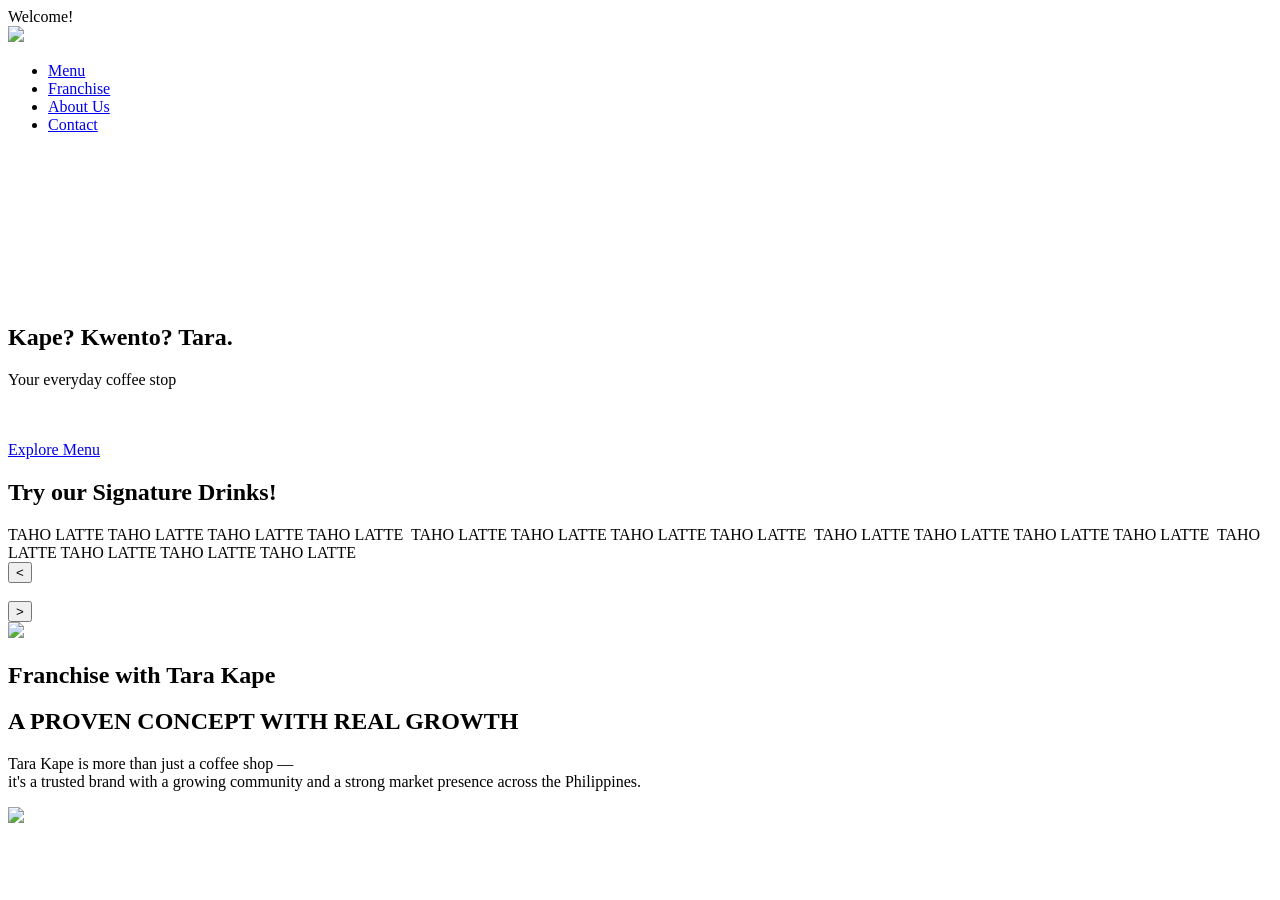
==== index.html @ 18789fe6 "Add files via upload" ====
<!DOCTYPE html>
<html lang="en">
<head>
    <meta charset="UTF-8">
    <meta name="viewport" content="width=device-width, initial-scale=1.0">
    <title>Tara Kape!</title>
    <!-- Link to your external CSS file here -->
    <link rel="stylesheet" href="css/style.css">
    <link rel="preconnect" href="https://fonts.googleapis.com">
    <link rel="preconnect" href="https://fonts.gstatic.com" crossorigin>

    <link href="https://fonts.googleapis.com/css2?family=DM+Serif+Display&display=swap" rel="stylesheet">

    <link rel="stylesheet" href="style.css">

</head>
<body>
    
    <div class="navbar" id="navbar">
        <span class="welcome-text">Welcome!</span>
        <div class="logo">
        <!-- <p class="logo">Tara Kape!</p> -->
         <img class="logo-image" src="assets/logo.png">
         </div>
        <ul>
            <li><a class="nav-links" href="#menu">Menu</a></li>
            <li><a class="nav-links" href="#franchise">Franchise</a></li>
            <li><a class="nav-links" href="#about">About Us</a></li>
            <li><a class="navlink-active" href="#contact">Contact</a></li>
        </ul>
    </div>
    
   
    

    <section class="hero">
        
    <video autoplay loop muted playsinline class="hero-video">
        <source src="assets/hero-section.mp4" type="video/mp4" />
        Your browser does not support the video tag.
    </video>
     <div class="hero-overlay"></div>
     <div class="hero-content"> 
        <h1 class="hero-heading">Kape? Kwento? Tara<span class="hero-heading-active">.</span></h1>
        <p class="hero-subheading">Your everyday coffee stop</p><br><br>
        <a href="#menu" class="btn-menu">Explore Menu</a>
    </div>
    </section>
    

    <section id="menu" class="menu">
        
        <h1 class="heading-menu">Try our Signature Drinks!</h1>
        <div class="marquee-banner">
            <div class="marquee-track">
            <span id="marquee-text" class="marquee-text">TAHO LATTE TAHO LATTE TAHO LATTE TAHO LATTE&nbsp;</span>
            <span id="marquee-text" class="marquee-text">TAHO LATTE TAHO LATTE TAHO LATTE TAHO LATTE&nbsp;</span>
            <span id="marquee-text" class="marquee-text">TAHO LATTE TAHO LATTE TAHO LATTE TAHO LATTE&nbsp;</span>
            <span id="marquee-text" class="marquee-text">TAHO LATTE TAHO LATTE TAHO LATTE TAHO LATTE&nbsp;</span>
        </div></div>
        <div class="signature-dashboard"><button class="btn-pan-lt" id="btn-pan-lt"><</button><div class="signature-drinks"><img id="product-image" src=""></div><button class="btn-pan-rt" id="btn-pan-rt">></button></div>

    </section>
    <div class="pic-design">
    <img src="assets/coffee-bean-design.png">
    </div>
    <section id="franchise" class="franchise">
    
    <div class="heading-franchise">
        <h1 class="heading-franchise-text">Franchise with&nbsp;<span class="heading-accent">Tara Kape</span></h1>
    </div>
       
        <div class="franchise-content"><h1 class="title-franchise">A PROVEN CONCEPT WITH REAL GROWTH</h1><p class="subheading-franchise">Tara Kape is more than just a coffee shop —<br>
                                                                                                            it's a trusted brand with a growing community
                                                                                                            and a strong market presence across the Philippines.</p>
        </div>
        <div class="branch-container"><img class="pic-branch"src="assets/franchise-data.png"></div>
        <!-- TODO: FRANCHISE CONTENT -->
        <!-- TODO: SHOW FRANCHISE STALL -->

    </section>



    <script src="js/script.js" defer></script>

</body>
</html>
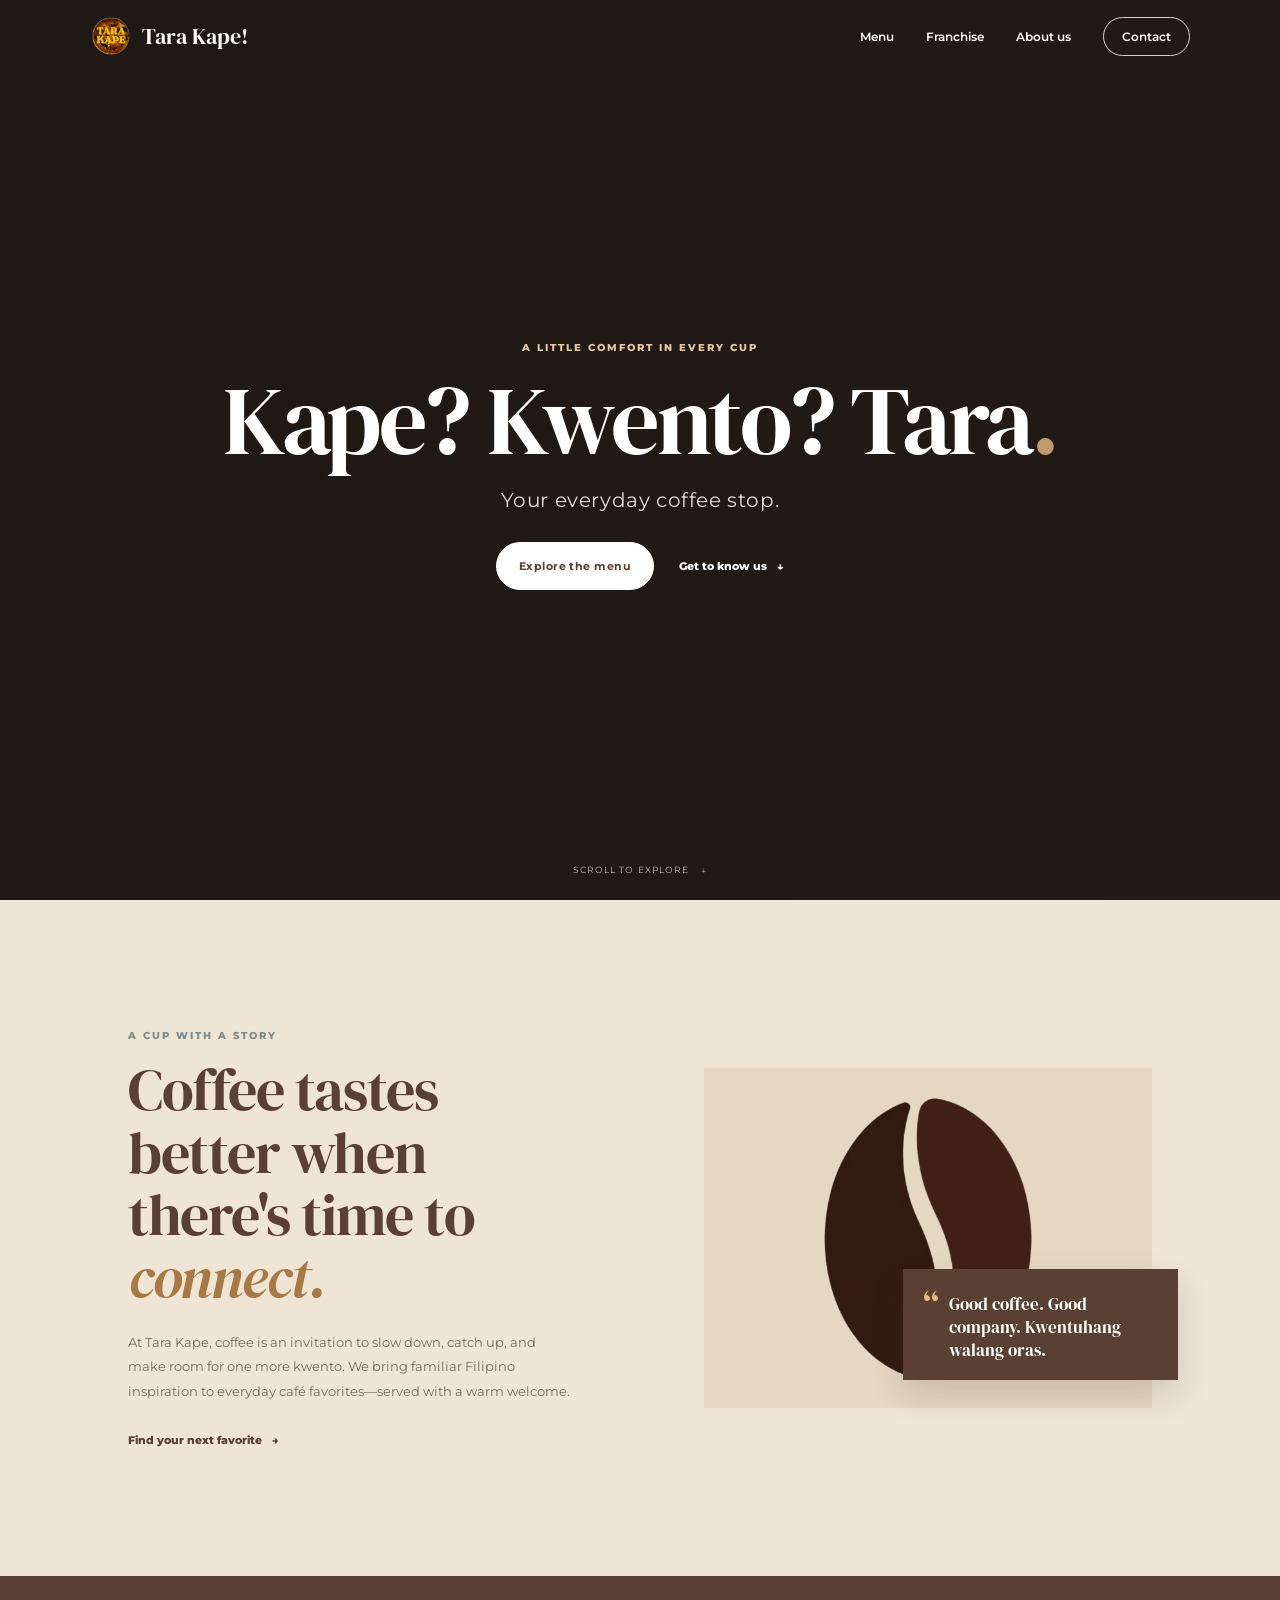
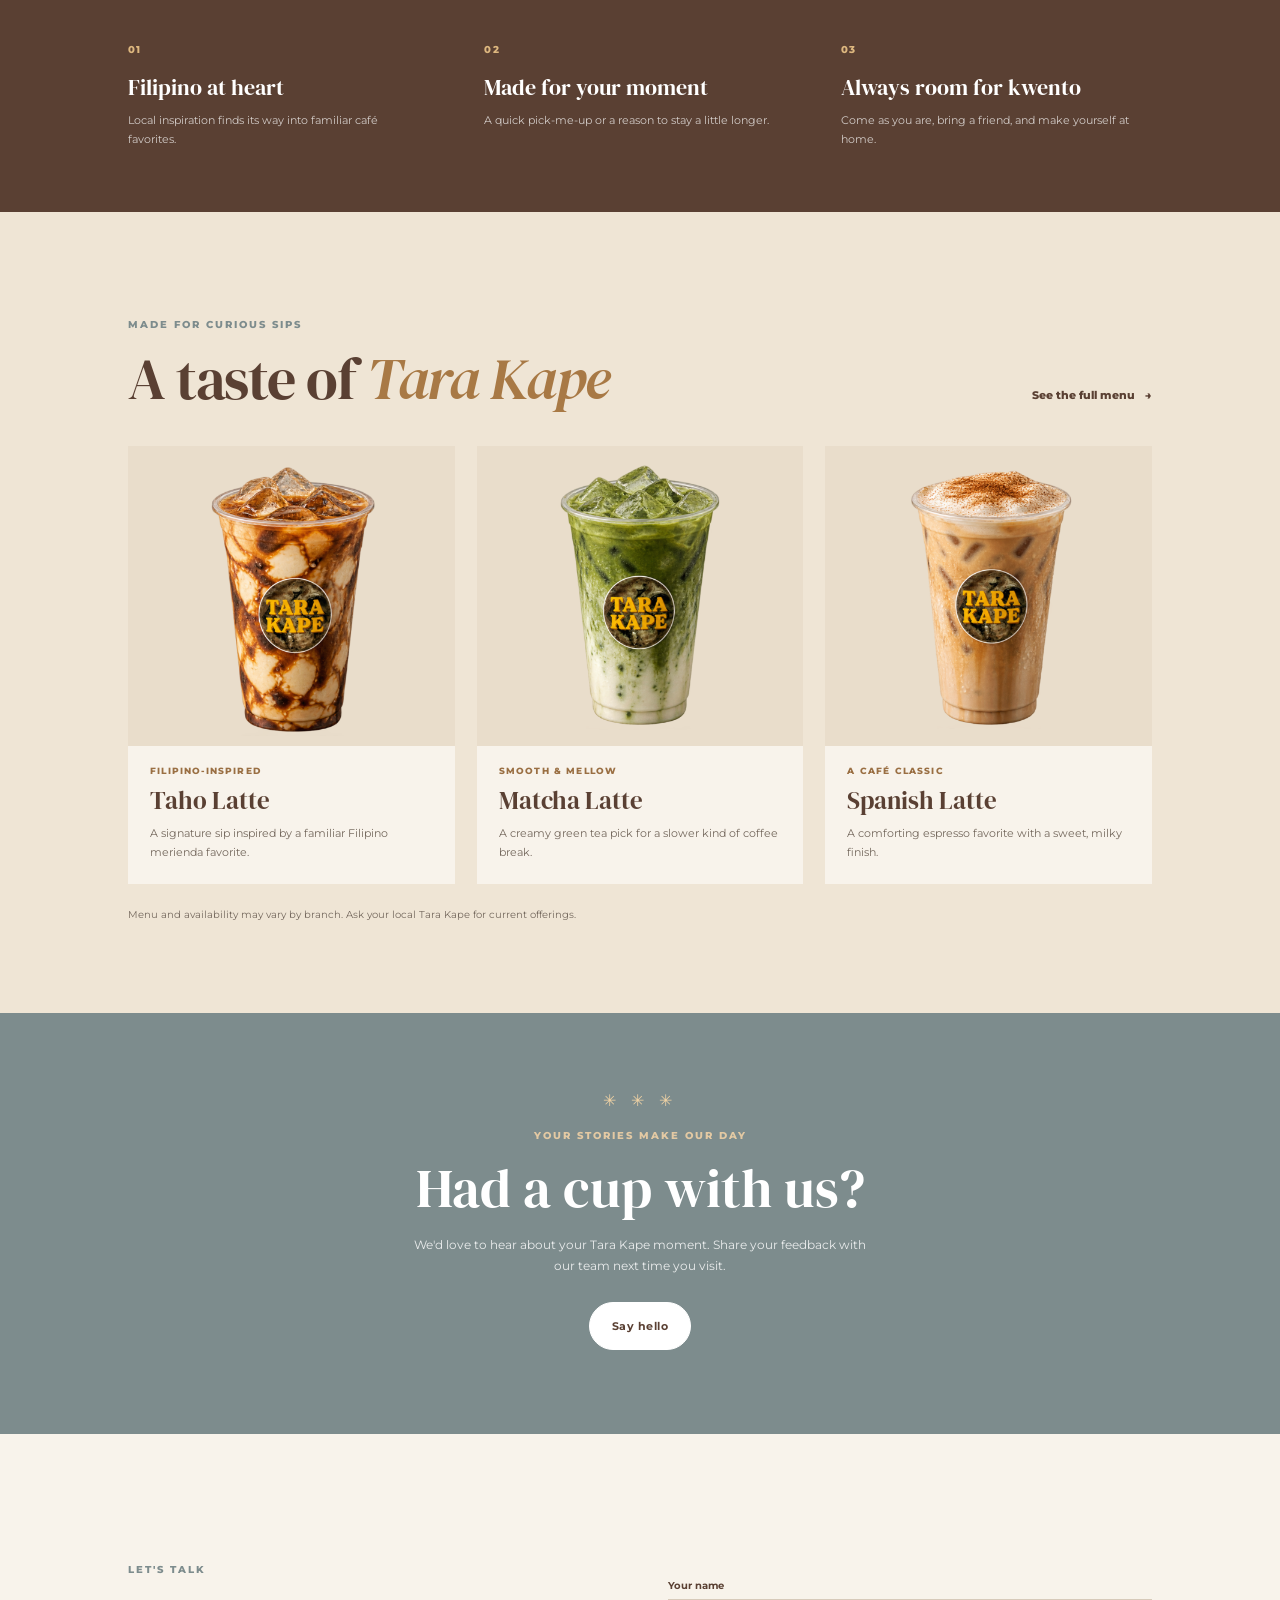
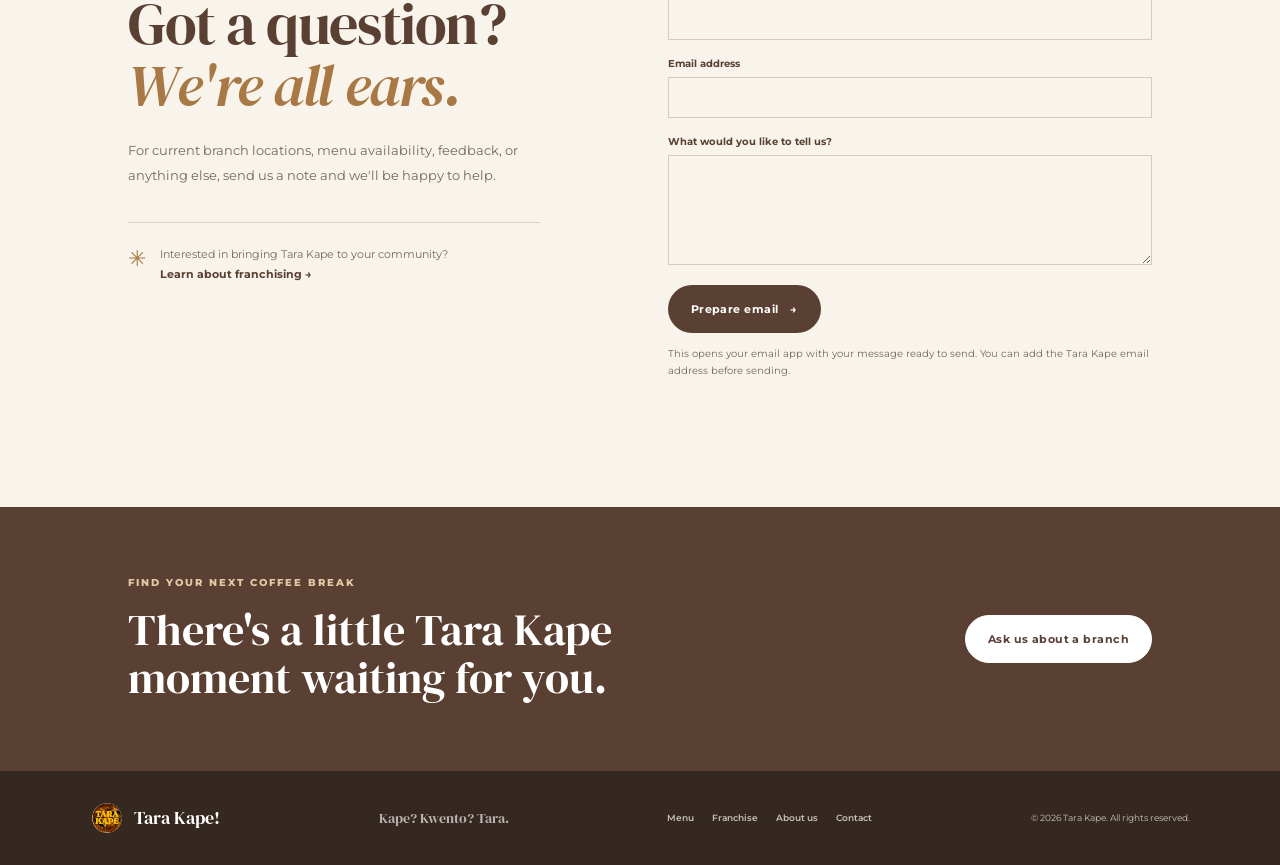
==== commit 6beacecd: "Refactor index.html with improved structure and metadata Added meta tags for theme color and descrip" ====
--- a/index.html
+++ b/index.html
@@ -3,86 +3,165 @@
 <head>
     <meta charset="UTF-8">
     <meta name="viewport" content="width=device-width, initial-scale=1.0">
-    <title>Tara Kape!</title>
-    <!-- Link to your external CSS file here -->
+    <meta name="theme-color" content="#efe5d5">
+    <meta name="description" content="Meet Tara Kape, your everyday coffee stop for Filipino-inspired drinks and warm moments.">
+    <title>Tara Kape! | Your everyday coffee stop</title>
     <link rel="stylesheet" href="css/style.css">
     <link rel="preconnect" href="https://fonts.googleapis.com">
     <link rel="preconnect" href="https://fonts.gstatic.com" crossorigin>
-
-    <link href="https://fonts.googleapis.com/css2?family=DM+Serif+Display&display=swap" rel="stylesheet">
-
-    <link rel="stylesheet" href="style.css">
-
+    <link href="https://fonts.googleapis.com/css2?family=DM+Serif+Display&family=Montserrat:wght@400;500;600;700;800&display=swap" rel="stylesheet">
 </head>
 <body>
-    
-    <div class="navbar" id="navbar">
-        <span class="welcome-text">Welcome!</span>
-        <div class="logo">
-        <!-- <p class="logo">Tara Kape!</p> -->
-         <img class="logo-image" src="assets/logo.png">
-         </div>
-        <ul>
-            <li><a class="nav-links" href="#menu">Menu</a></li>
-            <li><a class="nav-links" href="#franchise">Franchise</a></li>
-            <li><a class="nav-links" href="#about">About Us</a></li>
-            <li><a class="navlink-active" href="#contact">Contact</a></li>
-        </ul>
-    </div>
-    
-   
-    
+    <header class="site-header">
+        <a class="brand" href="index.html" aria-label="Tara Kape home">
+            <img class="logo-image" src="assets/logo.png" alt="">
+            <span>Tara Kape!</span>
+        </a>
+        <nav class="site-nav" aria-label="Main navigation">
+            <a href="menu.html">Menu</a>
+            <a href="franchise.html">Franchise</a>
+            <a href="#about">About us</a>
+            <a class="nav-cta" href="#contact">Contact</a>
+        </nav>
+    </header>
 
-    <section class="hero">
-        
-    <video autoplay loop muted playsinline class="hero-video">
-        <source src="assets/hero-section.mp4" type="video/mp4" />
-        Your browser does not support the video tag.
-    </video>
-     <div class="hero-overlay"></div>
-     <div class="hero-content"> 
-        <h1 class="hero-heading">Kape? Kwento? Tara<span class="hero-heading-active">.</span></h1>
-        <p class="hero-subheading">Your everyday coffee stop</p><br><br>
-        <a href="#menu" class="btn-menu">Explore Menu</a>
-    </div>
-    </section>
-    
+    <main>
+        <section class="hero" id="home">
+            <video autoplay loop muted playsinline class="hero-video" aria-hidden="true">
+                <source src="assets/hero-section.mp4" type="video/mp4">
+            </video>
+            <div class="hero-overlay"></div>
+            <div class="hero-content">
+                <p class="eyebrow eyebrow-light">A little comfort in every cup</p>
+                <h1 class="hero-heading">Kape? Kwento? Tara<span class="hero-heading-active">.</span></h1>
+                <p class="hero-subheading">Your everyday coffee stop.</p>
+                <div class="button-row">
+                    <a href="menu.html" class="button button-light">Explore the menu</a>
+                    <a href="#about" class="text-link text-link-light">Get to know us <span aria-hidden="true">↓</span></a>
+                </div>
+            </div>
+            <a class="scroll-cue" href="#about">Scroll to explore <span aria-hidden="true">↓</span></a>
+        </section>
 
-    <section id="menu" class="menu">
-        
-        <h1 class="heading-menu">Try our Signature Drinks!</h1>
-        <div class="marquee-banner">
-            <div class="marquee-track">
-            <span id="marquee-text" class="marquee-text">TAHO LATTE TAHO LATTE TAHO LATTE TAHO LATTE&nbsp;</span>
-            <span id="marquee-text" class="marquee-text">TAHO LATTE TAHO LATTE TAHO LATTE TAHO LATTE&nbsp;</span>
-            <span id="marquee-text" class="marquee-text">TAHO LATTE TAHO LATTE TAHO LATTE TAHO LATTE&nbsp;</span>
-            <span id="marquee-text" class="marquee-text">TAHO LATTE TAHO LATTE TAHO LATTE TAHO LATTE&nbsp;</span>
-        </div></div>
-        <div class="signature-dashboard"><button class="btn-pan-lt" id="btn-pan-lt"><</button><div class="signature-drinks"><img id="product-image" src=""></div><button class="btn-pan-rt" id="btn-pan-rt">></button></div>
+        <section class="section about-section" id="about">
+            <div class="about-copy">
+                <p class="eyebrow">A cup with a story</p>
+                <h2 class="section-title">Coffee tastes better when there's time to <em>connect.</em></h2>
+                <p class="body-copy">At Tara Kape, coffee is an invitation to slow down, catch up, and make room for one more kwento. We bring familiar Filipino inspiration to everyday café favorites—served with a warm welcome.</p>
+                <a href="menu.html" class="text-link">Find your next favorite <span aria-hidden="true">→</span></a>
+            </div>
+            <div class="about-art">
+                <img src="assets/coffee-bean.png" alt="Coffee beans, a simple reminder of what goes into every cup">
+                <div class="about-note">
+                    <span class="note-mark" aria-hidden="true">“</span>
+                    <p>Good coffee. Good company. Kwentuhang walang oras.</p>
+                </div>
+            </div>
+        </section>
 
-    </section>
-    <div class="pic-design">
-    <img src="assets/coffee-bean-design.png">
-    </div>
-    <section id="franchise" class="franchise">
-    
-    <div class="heading-franchise">
-        <h1 class="heading-franchise-text">Franchise with&nbsp;<span class="heading-accent">Tara Kape</span></h1>
-    </div>
-       
-        <div class="franchise-content"><h1 class="title-franchise">A PROVEN CONCEPT WITH REAL GROWTH</h1><p class="subheading-franchise">Tara Kape is more than just a coffee shop —<br>
-                                                                                                            it's a trusted brand with a growing community
-                                                                                                            and a strong market presence across the Philippines.</p>
-        </div>
-        <div class="branch-container"><img class="pic-branch"src="assets/franchise-data.png"></div>
-        <!-- TODO: FRANCHISE CONTENT -->
-        <!-- TODO: SHOW FRANCHISE STALL -->
+        <section class="values-band" aria-label="What makes a Tara Kape visit">
+            <article>
+                <span class="value-number">01</span>
+                <h3>Filipino at heart</h3>
+                <p>Local inspiration finds its way into familiar café favorites.</p>
+            </article>
+            <article>
+                <span class="value-number">02</span>
+                <h3>Made for your moment</h3>
+                <p>A quick pick-me-up or a reason to stay a little longer.</p>
+            </article>
+            <article>
+                <span class="value-number">03</span>
+                <h3>Always room for kwento</h3>
+                <p>Come as you are, bring a friend, and make yourself at home.</p>
+            </article>
+        </section>
 
-    </section>
+        <section class="section featured-section">
+            <div class="section-heading-row">
+                <div>
+                    <p class="eyebrow">Made for curious sips</p>
+                    <h2 class="section-title">A taste of <em>Tara Kape</em></h2>
+                </div>
+                <a class="text-link" href="menu.html">See the full menu <span aria-hidden="true">→</span></a>
+            </div>
+            <div class="featured-grid">
+                <a class="featured-card" href="menu.html#signature-drinks">
+                    <img src="assets/taho-latte.png" alt="Taho Latte">
+                    <span class="card-kicker">Filipino-inspired</span>
+                    <h3>Taho Latte</h3>
+                    <p>A signature sip inspired by a familiar Filipino merienda favorite.</p>
+                </a>
+                <a class="featured-card" href="menu.html#signature-drinks">
+                    <img src="assets/matcha-latte.png" alt="Matcha Latte">
+                    <span class="card-kicker">Smooth &amp; mellow</span>
+                    <h3>Matcha Latte</h3>
+                    <p>A creamy green tea pick for a slower kind of coffee break.</p>
+                </a>
+                <a class="featured-card" href="menu.html#signature-drinks">
+                    <img src="assets/spanish-latte.png" alt="Spanish Latte">
+                    <span class="card-kicker">A café classic</span>
+                    <h3>Spanish Latte</h3>
+                    <p>A comforting espresso favorite with a sweet, milky finish.</p>
+                </a>
+            </div>
+            <p class="menu-note">Menu and availability may vary by branch. Ask your local Tara Kape for current offerings.</p>
+        </section>
 
+        <section class="review-invite">
+            <div class="review-stars" aria-hidden="true">✳ ✳ ✳</div>
+            <p class="eyebrow eyebrow-light">Your stories make our day</p>
+            <h2>Had a cup with us?</h2>
+            <p>We'd love to hear about your Tara Kape moment. Share your feedback with our team next time you visit.</p>
+            <a href="#contact" class="button button-light">Say hello</a>
+        </section>
 
+        <section class="section contact-section" id="contact">
+            <div class="contact-intro">
+                <p class="eyebrow">Let's talk</p>
+                <h2 class="section-title">Got a question?<br><em>We're all ears.</em></h2>
+                <p class="body-copy">For current branch locations, menu availability, feedback, or anything else, send us a note and we'll be happy to help.</p>
+                <div class="contact-aside">
+                    <span class="contact-icon" aria-hidden="true">✳</span>
+                    <p>Interested in bringing Tara Kape to your community?<br><a href="franchise.html">Learn about franchising →</a></p>
+                </div>
+            </div>
+            <form class="contact-form" id="contact-form">
+                <label for="contact-name">Your name</label>
+                <input id="contact-name" name="name" type="text" autocomplete="name" required>
+                <label for="contact-email">Email address</label>
+                <input id="contact-email" name="email" type="email" autocomplete="email" required>
+                <label for="contact-message">What would you like to tell us?</label>
+                <textarea id="contact-message" name="message" rows="4" required></textarea>
+                <button class="button button-dark" type="submit">Prepare email <span aria-hidden="true">→</span></button>
+                <p class="form-note">This opens your email app with your message ready to send. You can add the Tara Kape email address before sending.</p>
+                <p class="form-status" id="contact-status" aria-live="polite"></p>
+            </form>
+        </section>
 
+        <section class="locations-strip">
+            <div>
+                <p class="eyebrow eyebrow-light">Find your next coffee break</p>
+                <h2>There's a little Tara Kape<br>moment waiting for you.</h2>
+            </div>
+            <a href="#contact" class="button button-light">Ask us about a branch</a>
+        </section>
+    </main>
+
+    <footer class="site-footer">
+        <a class="brand footer-brand" href="index.html">
+            <img class="logo-image" src="assets/logo.png" alt="">
+            <span>Tara Kape!</span>
+        </a>
+        <p>Kape? Kwento? Tara.</p>
+        <nav class="footer-nav" aria-label="Footer navigation">
+            <a href="menu.html">Menu</a>
+            <a href="franchise.html">Franchise</a>
+            <a href="#about">About us</a>
+            <a href="#contact">Contact</a>
+        </nav>
+        <small>© <span id="current-year">2026</span> Tara Kape. All rights reserved.</small>
+    </footer>
     <script src="js/script.js" defer></script>
-
 </body>
 </html>
--- a/css/style.css
+++ b/css/style.css
@@ -0,0 +1,1304 @@
+:root {
+    --bg-color: #efe5d5;
+    --paper-color: #f8f3eb;
+    --primary-color: #5a4033;
+    --secondary-color: #7d8c8d;
+    --accent-color: #c19a6b;
+    --text-color: #292522;
+    --muted-color: #75695e;
+    --serif: "DM Serif Display", Georgia, serif;
+    --sans: "Montserrat", Arial, sans-serif;
+}
+
+* {
+    box-sizing: border-box;
+}
+
+html {
+    scroll-behavior: smooth;
+    scroll-padding-top: 88px;
+}
+
+body {
+    margin: 0;
+    overflow-x: hidden;
+    background: var(--bg-color);
+    color: var(--text-color);
+    font-family: var(--sans);
+    -webkit-font-smoothing: antialiased;
+}
+
+img {
+    display: block;
+    max-width: 100%;
+}
+
+a {
+    color: inherit;
+}
+
+.site-header {
+    position: absolute;
+    z-index: 10;
+    top: 0;
+    left: 0;
+    display: flex;
+    width: 100%;
+    align-items: center;
+    justify-content: space-between;
+    padding: 15px clamp(22px, 7vw, 100px);
+    color: white;
+}
+
+.brand {
+    display: inline-flex;
+    align-items: center;
+    gap: 10px;
+    color: inherit;
+    font-family: var(--serif);
+    font-size: 22px;
+    text-decoration: none;
+}
+
+.logo-image {
+    width: 42px;
+    height: 42px;
+    border-radius: 50%;
+    object-fit: cover;
+}
+
+.site-nav,
+.footer-nav {
+    display: flex;
+    align-items: center;
+    gap: clamp(12px, 2.5vw, 34px);
+}
+
+.site-nav a,
+.footer-nav a {
+    color: inherit;
+    font-size: 12px;
+    font-weight: 600;
+    text-decoration: none;
+    transition: opacity 160ms ease, background-color 160ms ease, color 160ms ease;
+}
+
+.site-nav a:hover,
+.footer-nav a:hover {
+    opacity: .72;
+}
+
+.site-nav .nav-cta {
+    padding: 11px 18px;
+    border: 1px solid rgba(255,255,255,.8);
+    border-radius: 30px;
+}
+
+.site-nav .nav-cta:hover {
+    background: white;
+    color: var(--primary-color);
+    opacity: 1;
+}
+
+.site-nav .current-page {
+    text-decoration: underline;
+    text-underline-offset: 6px;
+}
+
+.hero {
+    position: relative;
+    display: grid;
+    min-height: min(780px, 100svh);
+    min-height: max(620px, 100svh);
+    place-items: center;
+    overflow: hidden;
+    background: #30241e;
+    color: white;
+    text-align: center;
+}
+
+.hero-video,
+.hero-overlay {
+    position: absolute;
+    inset: 0;
+    width: 100%;
+    height: 100%;
+}
+
+.hero-video {
+    object-fit: cover;
+    object-position: center;
+}
+
+.hero-overlay {
+    background: linear-gradient(90deg, rgba(26,20,16,.62), rgba(26,20,16,.45)), rgba(0,0,0,.18);
+}
+
+.hero-content {
+    position: relative;
+    z-index: 1;
+    display: flex;
+    max-width: 1050px;
+    flex-direction: column;
+    align-items: center;
+    padding: 120px 24px 90px;
+}
+
+.eyebrow {
+    margin: 0 0 16px;
+    color: var(--secondary-color);
+    font-size: 10px;
+    font-weight: 800;
+    letter-spacing: .2em;
+    line-height: 1.5;
+    text-transform: uppercase;
+}
+
+.eyebrow-light {
+    color: #e3c9a3;
+}
+
+.hero-heading {
+    margin: 0;
+    font-family: var(--serif);
+    font-size: clamp(48px, 8.2vw, 96px);
+    font-weight: 400;
+    letter-spacing: -.035em;
+    line-height: 1.04;
+}
+
+.hero-heading-active {
+    color: var(--accent-color);
+}
+
+.hero-subheading {
+    margin: 17px 0 30px;
+    color: rgba(255,255,255,.86);
+    font-size: clamp(15px, 2vw, 20px);
+    letter-spacing: .03em;
+}
+
+.button-row {
+    display: flex;
+    align-items: center;
+    justify-content: center;
+    gap: 25px;
+}
+
+.button {
+    display: inline-flex;
+    min-height: 48px;
+    align-items: center;
+    justify-content: center;
+    gap: 12px;
+    padding: 13px 22px;
+    border: 1px solid transparent;
+    border-radius: 40px;
+    cursor: pointer;
+    font: 700 11px var(--sans);
+    letter-spacing: .04em;
+    text-decoration: none;
+    transition: transform 180ms ease, background-color 180ms ease, color 180ms ease;
+}
+
+.button:hover {
+    transform: translateY(-2px);
+}
+
+.button-light {
+    border-color: white;
+    background: white;
+    color: var(--primary-color);
+}
+
+.button-light:hover {
+    background: transparent;
+    color: white;
+}
+
+.button-dark {
+    background: var(--primary-color);
+    color: white;
+}
+
+.button-dark:hover {
+    background: #38291f;
+}
+
+.text-link {
+    display: inline-flex;
+    align-items: center;
+    gap: 10px;
+    color: var(--primary-color);
+    font-size: 11px;
+    font-weight: 800;
+    text-decoration: none;
+}
+
+.text-link:hover {
+    text-decoration: underline;
+    text-underline-offset: 4px;
+}
+
+.text-link-light {
+    color: white;
+}
+
+.scroll-cue {
+    position: absolute;
+    bottom: 25px;
+    display: flex;
+    align-items: center;
+    gap: 12px;
+    color: rgba(255,255,255,.72);
+    font-size: 9px;
+    letter-spacing: .12em;
+    text-decoration: none;
+    text-transform: uppercase;
+}
+
+.section {
+    padding: clamp(72px, 10vw, 140px) clamp(24px, 10vw, 150px);
+}
+
+.about-section {
+    display: grid;
+    min-height: 560px;
+    grid-template-columns: 1fr 1fr;
+    align-items: center;
+    gap: clamp(50px, 10vw, 150px);
+}
+
+.about-copy {
+    max-width: 520px;
+}
+
+.section-title {
+    margin: 0 0 20px;
+    color: var(--primary-color);
+    font-family: var(--serif);
+    font-size: clamp(36px, 5vw, 58px);
+    font-weight: 400;
+    letter-spacing: -.025em;
+    line-height: 1.08;
+}
+
+.section-title em,
+.inner-hero h1 em {
+    color: #a87945;
+    font-weight: 400;
+}
+
+.body-copy {
+    max-width: 540px;
+    margin: 0 0 25px;
+    color: var(--muted-color);
+    font-size: 13px;
+    line-height: 1.9;
+}
+
+.about-art {
+    position: relative;
+    display: grid;
+    min-height: 340px;
+    place-items: center;
+    background: #e5d7c2;
+}
+
+.about-art > img {
+    width: min(72%, 360px);
+    mix-blend-mode: multiply;
+}
+
+.about-note {
+    position: absolute;
+    right: -26px;
+    bottom: 28px;
+    display: flex;
+    width: min(275px, 75%);
+    align-items: flex-start;
+    gap: 10px;
+    padding: 18px 20px;
+    background: var(--primary-color);
+    color: white;
+    box-shadow: 0 14px 30px rgba(58,41,30,.16);
+}
+
+.about-note p {
+    margin: 6px 0 0;
+    font-family: var(--serif);
+    font-size: 17px;
+    line-height: 1.35;
+}
+
+.note-mark {
+    color: #e4bd81;
+    font-family: var(--serif);
+    font-size: 38px;
+    line-height: 1;
+}
+
+.values-band {
+    display: grid;
+    grid-template-columns: repeat(3, 1fr);
+    gap: 45px;
+    padding: 62px clamp(24px, 10vw, 150px);
+    background: var(--primary-color);
+    color: white;
+}
+
+.values-band article {
+    max-width: 300px;
+}
+
+.value-number,
+.steps-grid article > span {
+    color: #ddb77f;
+    font-size: 10px;
+    font-weight: 800;
+    letter-spacing: .12em;
+}
+
+.values-band h3 {
+    margin: 15px 0 9px;
+    font-family: var(--serif);
+    font-size: 22px;
+    font-weight: 400;
+}
+
+.values-band p,
+.steps-grid p {
+    margin: 0;
+    color: rgba(255,255,255,.72);
+    font-size: 11px;
+    line-height: 1.8;
+}
+
+.featured-section {
+    padding-top: 105px;
+    padding-bottom: 90px;
+}
+
+.section-heading-row {
+    display: flex;
+    align-items: end;
+    justify-content: space-between;
+    gap: 30px;
+    margin-bottom: 35px;
+}
+
+.section-heading-row .section-title {
+    margin-bottom: 0;
+}
+
+.section-heading-row > .text-link {
+    margin-bottom: 9px;
+}
+
+.featured-grid,
+.menu-card-grid {
+    display: grid;
+    grid-template-columns: repeat(3, 1fr);
+    gap: 22px;
+}
+
+.featured-card {
+    display: block;
+    padding-bottom: 22px;
+    background: var(--paper-color);
+    color: inherit;
+    text-decoration: none;
+    transition: transform 180ms ease, box-shadow 180ms ease;
+}
+
+.featured-card:hover {
+    transform: translateY(-4px);
+    box-shadow: 0 18px 30px rgba(58,41,30,.09);
+}
+
+.featured-card img {
+    width: 100%;
+    height: clamp(190px, 25vw, 300px);
+    object-fit: contain;
+    background: #e9ddcb;
+}
+
+.card-kicker {
+    display: block;
+    margin: 19px 22px 7px;
+    color: #9a6f43;
+    font-size: 9px;
+    font-weight: 800;
+    letter-spacing: .13em;
+    text-transform: uppercase;
+}
+
+.featured-card h3,
+.menu-card h3 {
+    margin: 0 22px 7px;
+    color: var(--primary-color);
+    font-family: var(--serif);
+    font-size: 25px;
+    font-weight: 400;
+}
+
+.featured-card p,
+.menu-card p {
+    margin: 0 22px;
+    color: var(--muted-color);
+    font-size: 11px;
+    line-height: 1.75;
+}
+
+.menu-note {
+    margin: 22px 0 0;
+    color: var(--muted-color);
+    font-size: 10px;
+    line-height: 1.7;
+}
+
+.review-invite {
+    padding: 78px 24px 84px;
+    background: #7d8c8d;
+    color: white;
+    text-align: center;
+}
+
+.review-stars {
+    margin-bottom: 18px;
+    color: #f0d2a4;
+    letter-spacing: .35em;
+}
+
+.review-invite h2,
+.locations-strip h2,
+.menu-bottom-cta h2,
+.franchise-inquiry h2 {
+    margin: 0 0 15px;
+    font-family: var(--serif);
+    font-size: clamp(34px, 5vw, 54px);
+    font-weight: 400;
+    line-height: 1.1;
+}
+
+.review-invite > p:not(.eyebrow) {
+    max-width: 470px;
+    margin: 0 auto 25px;
+    color: rgba(255,255,255,.84);
+    font-size: 12px;
+    line-height: 1.8;
+}
+
+.contact-section {
+    display: grid;
+    grid-template-columns: .85fr 1fr;
+    align-items: start;
+    gap: clamp(50px, 10vw, 150px);
+    background: var(--paper-color);
+}
+
+.contact-aside {
+    display: flex;
+    align-items: flex-start;
+    gap: 14px;
+    margin-top: 35px;
+    padding-top: 22px;
+    border-top: 1px solid #ded2c2;
+}
+
+.contact-icon {
+    color: #a87945;
+    font-size: 22px;
+}
+
+.contact-aside p {
+    margin: 0;
+    color: var(--muted-color);
+    font-size: 11px;
+    line-height: 1.8;
+}
+
+.contact-aside a {
+    color: var(--primary-color);
+    font-weight: 700;
+    text-decoration: none;
+}
+
+.contact-form {
+    display: flex;
+    flex-direction: column;
+    align-items: stretch;
+}
+
+.contact-form label {
+    margin: 17px 0 7px;
+    color: var(--primary-color);
+    font-size: 10px;
+    font-weight: 700;
+}
+
+.contact-form input,
+.contact-form textarea {
+    width: 100%;
+    padding: 12px 13px;
+    border: 1px solid #d7caba;
+    border-radius: 0;
+    outline: none;
+    background: transparent;
+    color: var(--text-color);
+    font: 12px var(--sans);
+}
+
+.contact-form input:focus,
+.contact-form textarea:focus {
+    border-color: var(--primary-color);
+    box-shadow: 0 0 0 2px rgba(90,64,51,.1);
+}
+
+.contact-form textarea {
+    min-height: 110px;
+    resize: vertical;
+}
+
+.contact-form .button {
+    align-self: flex-start;
+    margin-top: 20px;
+}
+
+.form-note,
+.form-status {
+    margin: 12px 0 0;
+    color: var(--muted-color);
+    font-size: 10px;
+    line-height: 1.7;
+}
+
+.form-status:empty {
+    display: none;
+}
+
+.locations-strip {
+    display: flex;
+    align-items: center;
+    justify-content: space-between;
+    gap: 30px;
+    padding: 68px clamp(24px, 10vw, 150px);
+    background: var(--primary-color);
+    color: white;
+}
+
+.locations-strip h2 {
+    margin: 0;
+    font-size: clamp(30px, 4vw, 44px);
+}
+
+.locations-strip .button {
+    flex-shrink: 0;
+}
+
+.site-footer {
+    display: flex;
+    align-items: center;
+    justify-content: space-between;
+    gap: 24px;
+    padding: 30px clamp(24px, 7vw, 100px);
+    background: #352820;
+    color: white;
+}
+
+.footer-brand {
+    font-size: 18px;
+}
+
+.footer-brand .logo-image {
+    width: 34px;
+    height: 34px;
+}
+
+.site-footer > p {
+    margin: 0;
+    color: rgba(255,255,255,.65);
+    font-family: var(--serif);
+    font-size: 14px;
+}
+
+.footer-nav {
+    gap: 18px;
+}
+
+.footer-nav a,
+.site-footer small {
+    color: rgba(255,255,255,.72);
+    font-size: 9px;
+}
+
+.inner-hero {
+    position: relative;
+    display: flex;
+    min-height: 540px;
+    align-items: center;
+    overflow: hidden;
+    padding: 130px clamp(24px, 11vw, 160px) 75px;
+    background: var(--primary-color);
+    color: white;
+}
+
+.inner-hero::after {
+    position: absolute;
+    inset: 0;
+    background: linear-gradient(90deg, rgba(43,31,24,.87) 0%, rgba(43,31,24,.69) 54%, rgba(43,31,24,.15) 100%);
+    content: "";
+}
+
+.inner-hero-content {
+    position: relative;
+    z-index: 1;
+    max-width: 600px;
+}
+
+.inner-hero h1 {
+    margin: 0 0 18px;
+    font-family: var(--serif);
+    font-size: clamp(48px, 7vw, 80px);
+    font-weight: 400;
+    letter-spacing: -.03em;
+    line-height: 1;
+}
+
+.inner-hero h1 em {
+    color: #dfbd8d;
+}
+
+.inner-hero-content > p:not(.eyebrow) {
+    max-width: 450px;
+    margin: 0 0 25px;
+    color: rgba(255,255,255,.8);
+    font-size: 12px;
+    line-height: 1.8;
+}
+
+.inner-hero-beans,
+.franchise-hero-image {
+    position: absolute;
+    z-index: 0;
+    right: 5%;
+    bottom: -10%;
+    width: min(44vw, 560px);
+    max-height: 100%;
+    object-fit: contain;
+    opacity: .55;
+}
+
+.menu-hero .inner-hero-beans {
+    right: -2%;
+    bottom: -23%;
+    width: min(54vw, 680px);
+    opacity: .34;
+}
+
+.franchise-hero-image {
+    right: 4%;
+    bottom: -4%;
+    width: min(48vw, 610px);
+    opacity: .94;
+}
+
+.menu-feature {
+    display: grid;
+    min-height: 510px;
+    grid-template-columns: .8fr 1.2fr;
+    align-items: center;
+    gap: 5vw;
+    padding: 72px clamp(24px, 10vw, 150px);
+    overflow: hidden;
+}
+
+.menu-feature-copy {
+    max-width: 380px;
+}
+
+.carousel-controls {
+    display: flex;
+    align-items: center;
+    gap: 16px;
+    margin-top: 35px;
+}
+
+.carousel-button {
+    display: grid;
+    width: 42px;
+    height: 42px;
+    place-items: center;
+    border: 1px solid #c6b49d;
+    border-radius: 50%;
+    background: transparent;
+    color: var(--primary-color);
+    cursor: pointer;
+    font-size: 17px;
+    transition: background-color 160ms ease, color 160ms ease;
+}
+
+.carousel-button:hover {
+    background: var(--primary-color);
+    color: white;
+}
+
+.carousel-count {
+    color: var(--muted-color);
+    font-size: 10px;
+    font-weight: 700;
+    letter-spacing: .1em;
+}
+
+.menu-feature-art {
+    position: relative;
+    display: grid;
+    min-height: 380px;
+    place-items: center;
+    overflow: hidden;
+    background: #e5d7c2;
+}
+
+.menu-feature-art > img {
+    position: relative;
+    z-index: 1;
+    width: min(70%, 390px);
+    height: 340px;
+    object-fit: contain;
+    transition: opacity 160ms ease, transform 160ms ease;
+}
+
+.marquee-banner {
+    position: absolute;
+    z-index: 0;
+    top: 50%;
+    left: 0;
+    width: 100%;
+    overflow: hidden;
+    transform: translateY(-50%);
+}
+
+.marquee-track {
+    display: flex;
+    width: max-content;
+    animation: scroll-marquee 26s linear infinite;
+}
+
+.marquee-text {
+    color: rgba(90,64,51,.2);
+    font-size: clamp(60px, 9vw, 130px);
+    font-weight: 800;
+    white-space: nowrap;
+}
+
+@keyframes scroll-marquee {
+    to { transform: translateX(-50%); }
+}
+
+.menu-list-section {
+    padding-top: 85px;
+    padding-bottom: 100px;
+    background: var(--paper-color);
+}
+
+.menu-intro {
+    max-width: 320px;
+    margin-bottom: 0;
+}
+
+.menu-card {
+    overflow: hidden;
+    background: var(--bg-color);
+}
+
+.menu-card img {
+    width: 100%;
+    height: clamp(210px, 28vw, 340px);
+    object-fit: contain;
+    background: #e9ddcb;
+}
+
+.menu-card > div {
+    padding: 0 0 24px;
+}
+
+.menu-card .card-kicker {
+    margin-top: 21px;
+}
+
+.menu-card h3 {
+    font-size: 27px;
+}
+
+.menu-card p {
+    min-height: 40px;
+}
+
+.menu-bottom-cta {
+    padding: 75px 24px;
+    background: var(--secondary-color);
+    color: white;
+    text-align: center;
+}
+
+.menu-bottom-cta .button {
+    margin-top: 10px;
+}
+
+.franchise-story {
+    display: grid;
+    grid-template-columns: .8fr 1.2fr;
+    align-items: center;
+    gap: clamp(50px, 10vw, 145px);
+}
+
+.franchise-story-copy {
+    max-width: 460px;
+}
+
+.franchise-visual {
+    margin: 0;
+    padding: 20px;
+    background: #e4d7c5;
+}
+
+.franchise-visual img {
+    width: 100%;
+    max-height: 380px;
+    object-fit: contain;
+}
+
+.franchise-visual figcaption {
+    padding-top: 15px;
+    color: var(--muted-color);
+    font-size: 10px;
+    line-height: 1.6;
+}
+
+.franchise-steps {
+    padding: 85px clamp(24px, 10vw, 150px);
+    background: var(--primary-color);
+    color: white;
+}
+
+.steps-heading {
+    margin-bottom: 40px;
+}
+
+.steps-heading .section-title {
+    color: white;
+}
+
+.steps-heading .section-title em {
+    color: #dfbd8d;
+}
+
+.steps-grid {
+    display: grid;
+    grid-template-columns: repeat(3, 1fr);
+    gap: 35px;
+}
+
+.steps-grid article {
+    padding: 25px 0 5px;
+    border-top: 1px solid rgba(255,255,255,.28);
+}
+
+.steps-grid h3 {
+    margin: 20px 0 9px;
+    font-family: var(--serif);
+    font-size: 23px;
+    font-weight: 400;
+}
+
+.franchise-steps > .menu-note {
+    color: rgba(255,255,255,.6);
+}
+
+.faq-section {
+    display: grid;
+    grid-template-columns: .7fr 1.3fr;
+    gap: clamp(50px, 9vw, 130px);
+}
+
+.faq-list details {
+    border-bottom: 1px solid #d8caba;
+}
+
+.faq-list details:first-child {
+    border-top: 1px solid #d8caba;
+}
+
+.faq-list summary {
+    position: relative;
+    padding: 20px 35px 20px 0;
+    color: var(--primary-color);
+    cursor: pointer;
+    font-family: var(--serif);
+    font-size: 19px;
+    list-style: none;
+}
+
+.faq-list summary::-webkit-details-marker {
+    display: none;
+}
+
+.faq-list summary::after {
+    position: absolute;
+    right: 4px;
+    content: "+";
+    font: 22px var(--sans);
+}
+
+.faq-list details[open] summary::after {
+    content: "−";
+}
+
+.faq-list details p {
+    max-width: 620px;
+    margin: -4px 0 20px;
+    color: var(--muted-color);
+    font-size: 11px;
+    line-height: 1.8;
+}
+
+.franchise-inquiry {
+    display: grid;
+    grid-template-columns: .9fr 1fr;
+    gap: clamp(50px, 10vw, 150px);
+    padding: 85px clamp(24px, 10vw, 150px);
+    background: var(--primary-color);
+    color: white;
+}
+
+.franchise-inquiry h2 {
+    font-size: clamp(39px, 5vw, 57px);
+}
+
+.franchise-inquiry > div > p:not(.eyebrow) {
+    max-width: 400px;
+    color: rgba(255,255,255,.73);
+    font-size: 11px;
+    line-height: 1.8;
+}
+
+.inquiry-form label {
+    color: white;
+}
+
+.inquiry-form input,
+.inquiry-form textarea {
+    border-color: rgba(255,255,255,.34);
+    color: white;
+}
+
+.inquiry-form input:focus,
+.inquiry-form textarea:focus {
+    border-color: white;
+    box-shadow: 0 0 0 2px rgba(255,255,255,.1);
+}
+
+.inquiry-form .button {
+    background: white;
+    color: var(--primary-color);
+}
+
+.inquiry-form .button:hover {
+    background: transparent;
+    color: white;
+}
+
+.inquiry-form .form-status {
+    color: rgba(255,255,255,.78);
+}
+
+@media (max-width: 850px) {
+    .site-header {
+        padding-right: 24px;
+        padding-left: 24px;
+    }
+
+    .site-nav {
+        gap: 15px;
+    }
+
+    .site-nav a {
+        font-size: 10px;
+    }
+
+    .section {
+        padding-right: 7vw;
+        padding-left: 7vw;
+    }
+
+    .about-section,
+    .franchise-story {
+        gap: 45px;
+    }
+
+    .contact-section,
+    .franchise-inquiry {
+        gap: 45px;
+    }
+
+    .values-band,
+    .franchise-steps {
+        padding-right: 7vw;
+        padding-left: 7vw;
+    }
+
+    .site-footer {
+        flex-wrap: wrap;
+    }
+
+    .footer-nav {
+        order: 1;
+        width: 100%;
+        justify-content: center;
+    }
+
+    .inner-hero {
+        padding-right: 7vw;
+        padding-left: 7vw;
+    }
+}
+
+@media (max-width: 620px) {
+    html {
+        scroll-padding-top: 20px;
+    }
+
+    .site-header {
+        position: absolute;
+        align-items: center;
+        flex-direction: column;
+        gap: 10px;
+        padding: 12px 16px;
+    }
+
+    .brand {
+        gap: 7px;
+        font-size: 17px;
+    }
+
+    .logo-image {
+        width: 34px;
+        height: 34px;
+    }
+
+    .site-nav {
+        width: 100%;
+        flex-wrap: nowrap;
+        justify-content: center;
+        gap: clamp(9px, 3vw, 15px);
+        max-width: none;
+        padding: 0;
+    }
+
+    .site-nav a {
+        font-size: 9px;
+        white-space: nowrap;
+    }
+
+    .site-nav .nav-cta {
+        padding: 7px 9px;
+    }
+
+    .hero {
+        min-height: 650px;
+    }
+
+    .hero-heading {
+        font-size: clamp(42px, 12vw, 68px);
+    }
+
+    .button-row {
+        flex-direction: column;
+        gap: 17px;
+    }
+
+    .section {
+        padding: 70px 23px;
+    }
+
+    .about-section,
+    .contact-section,
+    .franchise-story,
+    .faq-section,
+    .franchise-inquiry,
+    .menu-feature {
+        grid-template-columns: 1fr;
+    }
+
+    .contact-form input,
+    .contact-form textarea {
+        font-size: 16px;
+    }
+
+    .about-section {
+        gap: 35px;
+    }
+
+    .about-art {
+        min-height: 280px;
+    }
+
+    .about-note {
+        right: 8px;
+    }
+
+    .values-band,
+    .steps-grid {
+        grid-template-columns: 1fr;
+        gap: 28px;
+    }
+
+    .values-band {
+        padding: 50px 25px;
+    }
+
+    .featured-section {
+        padding-top: 70px;
+    }
+
+    .section-heading-row {
+        align-items: flex-start;
+        flex-direction: column;
+        gap: 15px;
+    }
+
+    .featured-grid,
+    .menu-card-grid {
+        grid-template-columns: 1fr;
+    }
+
+    .featured-card img,
+    .menu-card img {
+        height: 280px;
+    }
+
+    .review-invite {
+        padding: 65px 25px;
+    }
+
+    .locations-strip {
+        align-items: flex-start;
+        flex-direction: column;
+        padding: 55px 25px;
+    }
+
+    .site-footer {
+        align-items: center;
+        flex-direction: column;
+        padding: 32px 20px;
+    }
+
+    .footer-nav {
+        flex-wrap: wrap;
+        order: 0;
+        width: auto;
+        gap: 14px;
+    }
+
+    .site-footer > p {
+        order: 1;
+    }
+
+    .site-footer small {
+        order: 2;
+    }
+
+    .inner-hero {
+        min-height: 620px;
+        padding: 150px 25px 70px;
+    }
+
+    .inner-hero::after {
+        background: linear-gradient(90deg, rgba(43,31,24,.88), rgba(43,31,24,.56));
+    }
+
+    .inner-hero-beans {
+        right: -18%;
+        bottom: -7%;
+        width: 75vw;
+        opacity: .25;
+    }
+
+    .franchise-hero-image {
+        right: -18%;
+        bottom: -1%;
+        width: 85vw;
+        opacity: .34;
+    }
+
+    .menu-feature {
+        gap: 30px;
+        padding: 60px 23px;
+    }
+
+    .menu-feature-art {
+        min-height: 300px;
+    }
+
+    .menu-feature-art > img {
+        height: 280px;
+    }
+
+    .menu-list-section {
+        padding-top: 65px;
+        padding-bottom: 70px;
+    }
+
+    .franchise-steps {
+        padding: 65px 23px;
+    }
+
+    .steps-grid {
+        gap: 15px;
+    }
+
+    .franchise-inquiry {
+        padding: 65px 23px;
+    }
+}
+
+@media (max-width: 360px) {
+    .site-header {
+        padding-right: 10px;
+        padding-left: 10px;
+    }
+
+    .site-nav {
+        gap: 8px;
+    }
+
+    .site-nav a {
+        font-size: 8px;
+    }
+
+    .site-nav .nav-cta {
+        padding-right: 7px;
+        padding-left: 7px;
+    }
+
+    .hero-content {
+        padding-right: 18px;
+        padding-left: 18px;
+    }
+
+    .section {
+        padding-right: 18px;
+        padding-left: 18px;
+    }
+}
+
+@media (prefers-reduced-motion: reduce) {
+    *,
+    *::before,
+    *::after {
+        scroll-behavior: auto !important;
+        animation-duration: .01ms !important;
+        animation-iteration-count: 1 !important;
+        transition-duration: .01ms !important;
+    }
+}
